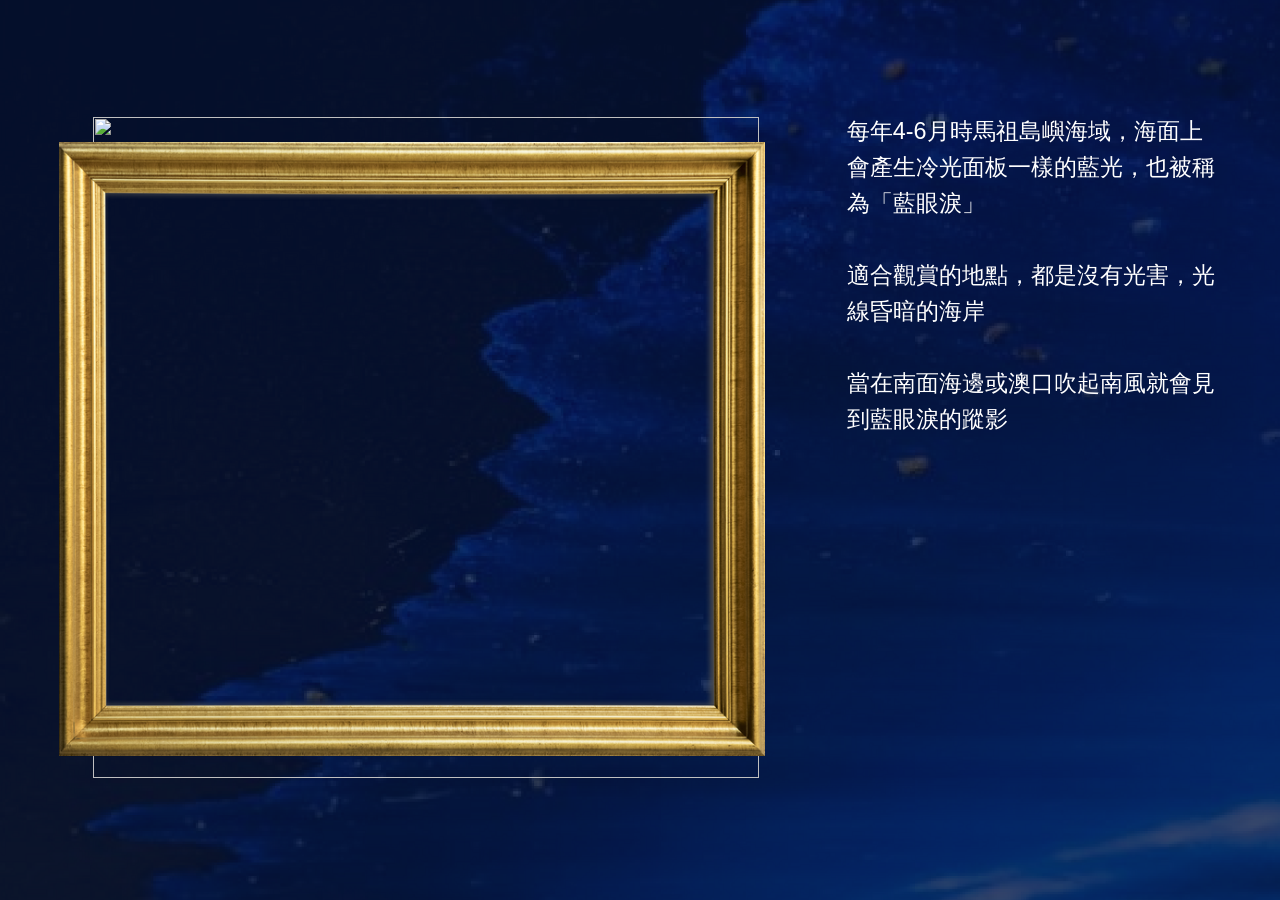
==== templates/index.html @ 480bdb53 "add html template make template and animation" ====
<!DOCTYPE html>
<html>
<head>
  <title>Blue tears</title>
  <link rel="stylesheet" href="../static/style.css">
  <link rel="stylesheet" href="https://cdnjs.cloudflare.com/ajax/libs/animate.css/4.1.1/animate.min.css"/>
  <script src="../static/script.js"></script>
</head>
<body>
    <div class="back">
        <img class="tears" src="../data/dark.jpg">
        <img class="frame" src="../data/frame.png">
        <div class="right_container">
            <p class="description">
                每年4-6月時馬祖島嶼海域，海面上會產生冷光面板一樣的藍光，也被稱為「藍眼淚」<br>
                <br>
                適合觀賞的地點，都是沒有光害，光線昏暗的海岸<br>
                <br>
                當在南面海邊或澳口吹起南風就會見到藍眼淚的蹤影<br>
            </p>
            <div id="hint" class="hint">
                <img class="hint_bulb" src="../data/hint2.png">
                <p class="hint_text">
                    打開手掌可以讓燈塔發光喔！
                </p>
            </div>
        </div>
    </div>
</body>
</html>
---- static/style.css ----
body {
    background-color: #081E57;
}
/* 背景 */
.back {
    position: absolute;
    top: 0;
    bottom: 0;
    left: 0;
    right: 0;
    overflow: hidden;
}
.back::before {
    content: '';
    opacity: 0.5;
    width: 100vw;
    height: 100vh;
    background-size: cover;
    overflow: hidden;
    background-image: url("../data/background.png");
    z-index: -1;
    position: absolute;
    top: 0;
    bottom: 0;
    left: 0;
    right: 0;
}

/* 圖畫 */
.frame {
    width: 55.2vw;
    height: 87vh;
    object-fit: contain;
    position: absolute;
    top: 6.4vh;
    left: 4.6vw;
}

.tears {
    width: 52vw;
    height: 73.4vh;
    object-fit: contain;
    position: absolute;
    top: 13vh;
    left: 7.3vw;
}

/* 文字說明 */
.right_container {
    width: 29vw;
    height: 80vh;
    /* border: solid 4px #333; 查看邊界 */ 
    position: absolute;
    top: 10vh;
    left: 66.15vw;
}

.description {
    width: 29vw;
    font-family: Microsoft JhengHei,sans-serif;
    font-size: 2.6vh; 
    /* 28px */
    line-height: 4vh;
    color: white;
}

/* 提示框 */
.hint {
    border: 2px solid #FCC419;
    /* height: 56px; */
    /* padding: 0.01vh; */
    border-radius: 20px;
    position: relative;
    top: 4.63vh;
    display: flex;
    justify-content: flex-start;
    align-items: center;
    /* animate */
    visibility: hidden;
    /* animation: fadeInRight;
    animation-delay: 1s;
    animation-duration: 2s; */
}

.hint_bulb {
    /* width: 50px; */
    height: 4.6vh;
    object-fit: contain;
    position: relative;
    left: 1.05vw;

}

.hint_text {
    font-family: Microsoft JhengHei,sans-serif;
    font-size: 2.22vh; 
    /* 24px */
    color: white;
    position: relative;
    left: 2.2vw;
}
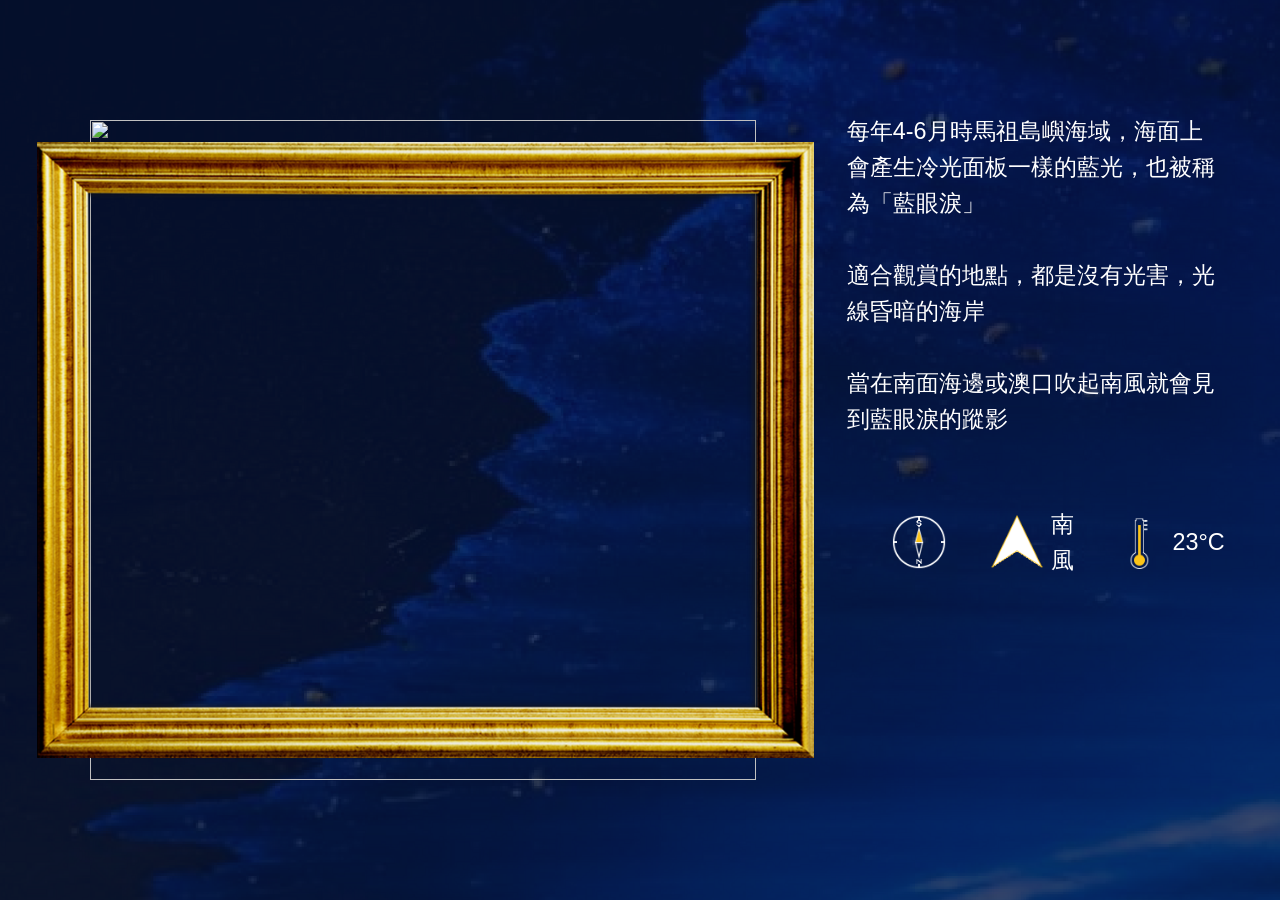
==== commit 890c84a0: "add icons and animation" ====
--- a/templates/index.html
+++ b/templates/index.html
@@ -8,8 +8,9 @@
 </head>
 <body>
     <div class="back">
-        <img class="tears" src="../data/dark.jpg">
-        <img class="frame" src="../data/frame.png">
+        <!--<img class="tears" src="../static/images/dark.jpg">-->
+        <img class="tears" id="bg" src="{{ url_for('video_feed') }}">
+        <img class="frame" src="../static/images/frame.png">
         <div class="right_container">
             <p class="description">
                 每年4-6月時馬祖島嶼海域，海面上會產生冷光面板一樣的藍光，也被稱為「藍眼淚」<br>
@@ -18,8 +19,15 @@
                 <br>
                 當在南面海邊或澳口吹起南風就會見到藍眼淚的蹤影<br>
             </p>
+            <div id="reaction" class="reaction">
+                <img id="icon_compass" class="icons" src="../static/images/compass.png">
+                <img id="icon_anemoscope" class="icons" src="../static/images/anemoscope.png" onclick="change_wind('東南風')">
+                <p id="wind_direction" class="icons_text"> 南風 </p>
+                <img id="icon_thermometer" class="icons" src="../static/images/thermometer.png" onclick="change_temperature('20')">
+                <p id="temperature" class="icons_text"> 23&deg;C </p>
+            </div>
             <div id="hint" class="hint">
-                <img class="hint_bulb" src="../data/hint2.png">
+                <img class="hint_bulb" src="../static/images/hint2.png">
                 <p class="hint_text">
                     打開手掌可以讓燈塔發光喔！
                 </p>
--- a/static/style.css
+++ b/static/style.css
@@ -17,7 +17,7 @@
     height: 100vh;
     background-size: cover;
     overflow: hidden;
-    background-image: url("../data/background.png");
+    background-image: url("../static/images/background.png");
     z-index: -1;
     position: absolute;
     top: 0;
@@ -28,12 +28,12 @@
 
 /* 圖畫 */
 .frame {
-    width: 55.2vw;
-    height: 87vh;
+    width: 60.725vw;
+    height: 85.18vh;
     object-fit: contain;
     position: absolute;
-    top: 6.4vh;
-    left: 4.6vw;
+    top: 7.4vh;
+    left: 2.86vw;
 }
 
 .tears {
@@ -41,8 +41,8 @@
     height: 73.4vh;
     object-fit: contain;
     position: absolute;
-    top: 13vh;
-    left: 7.3vw;
+    top: 13.3vh;
+    left: 7.03vw;
 }
 
 /* 文字說明 */
@@ -70,8 +70,8 @@
     /* height: 56px; */
     /* padding: 0.01vh; */
     border-radius: 20px;
-    position: relative;
-    top: 4.63vh;
+    /* position: relative; */
+    margin-top: 5vh;
     display: flex;
     justify-content: flex-start;
     align-items: center;
@@ -99,3 +99,29 @@
     position: relative;
     left: 2.2vw;
 }
+
+/* icons互動 */
+.reaction {
+    display: flex;
+    justify-content: flex-start;
+    align-items: center;
+    margin-top: 5vh;
+}
+
+.icons {
+    width: 6vh;
+    object-fit: contain;
+    margin-left: 3.5vw;
+}
+
+.icons_text {
+    font-family: Microsoft JhengHei,sans-serif;
+    font-size: 2.6vh; 
+    /* 28px */
+    line-height: 4vh;
+    color: white;
+    display: inline-block;
+
+    position: relative;
+    left: 0.5vw;
+}
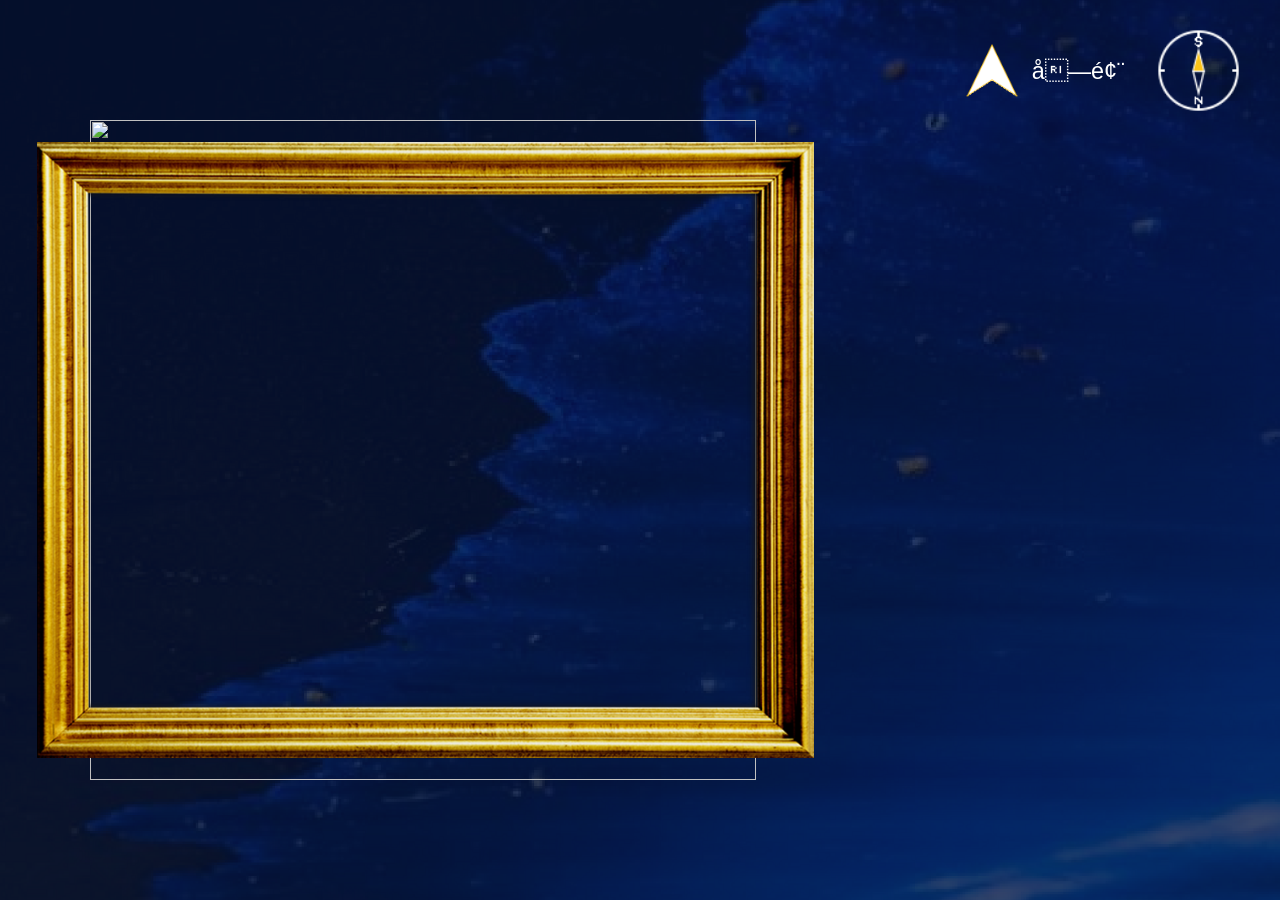
==== commit 4eb953e0: "UI flow" ====
--- a/templates/index.html
+++ b/templates/index.html
@@ -4,33 +4,29 @@
   <title>Blue tears</title>
   <link rel="stylesheet" href="../static/style.css">
   <link rel="stylesheet" href="https://cdnjs.cloudflare.com/ajax/libs/animate.css/4.1.1/animate.min.css"/>
+  <script src="https://code.jquery.com/jquery-3.6.1.min.js" integrity="sha256-o88AwQnZB+VDvE9tvIXrMQaPlFFSUTR+nldQm1LuPXQ=" crossorigin="anonymous"></script>
   <script src="../static/script.js"></script>
 </head>
 <body>
     <div class="back">
-        <!--<img class="tears" src="../static/images/dark.jpg">-->
+        <img class="tears" src="../static/images/dark.jpg">
         <img class="tears" id="bg" src="{{ url_for('video_feed') }}">
+        <img class="tears" id="bg">
         <img class="frame" src="../static/images/frame.png">
         <div class="right_container">
-            <p class="description">
-                每年4-6月時馬祖島嶼海域，海面上會產生冷光面板一樣的藍光，也被稱為「藍眼淚」<br>
-                <br>
-                適合觀賞的地點，都是沒有光害，光線昏暗的海岸<br>
-                <br>
-                當在南面海邊或澳口吹起南風就會見到藍眼淚的蹤影<br>
+            <div id="reaction" class="reaction">
+                <img id="icon_anemoscope" src="../static/images/anemoscope.png" onclick="change_wind('東南風')">
+                <p id="wind_direction" class="icons_text"> 南風 </p>
+                <img id="icon_compass" src="../static/images/compass.png">
+            </div>
+            <p id="description">
             </p>
-            <div id="reaction" class="reaction">
-                <img id="icon_compass" class="icons" src="../static/images/compass.png">
-                <img id="icon_anemoscope" class="icons" src="../static/images/anemoscope.png" onclick="change_wind('東南風')">
-                <p id="wind_direction" class="icons_text"> 南風 </p>
-                <img id="icon_thermometer" class="icons" src="../static/images/thermometer.png" onclick="change_temperature('20')">
-                <p id="temperature" class="icons_text"> 23&deg;C </p>
-            </div>
+            <img id="gesture">
+            </img>
             <div id="hint" class="hint">
-                <img class="hint_bulb" src="../static/images/hint2.png">
-                <p class="hint_text">
-                    打開手掌可以讓燈塔發光喔！
-                </p>
+                <img id="hint_bulb" src="../static/images/hint2.png">
+                <p id="hint_text">
+                </p>               
             </div>
         </div>
     </div>
--- a/static/style.css
+++ b/static/style.css
@@ -47,31 +47,41 @@
 
 /* 文字說明 */
 .right_container {
-    width: 29vw;
-    height: 80vh;
-    /* border: solid 4px #333; 查看邊界 */ 
+    width: 30.7vw;
+    height: 90vh;
+    /* border: solid 4px #333; */
     position: absolute;
-    top: 10vh;
+    top: 3.24vh;
     left: 66.15vw;
 }
 
-.description {
+#description {
     width: 29vw;
     font-family: Microsoft JhengHei,sans-serif;
     font-size: 2.6vh; 
     /* 28px */
     line-height: 4vh;
     color: white;
+    margin-top: 7.87vh;
+    visibility: hidden;
+}
+
+/* 手勢gif */
+#gesture {
+    height: 16.6vh;
+    object-fit: contain;
+    margin-top: 7.4vh;
+    display: block;
+    margin-left: auto;
+    margin-right: auto;
+    visibility: hidden;    
 }
 
 /* 提示框 */
 .hint {
     border: 2px solid #FCC419;
-    /* height: 56px; */
-    /* padding: 0.01vh; */
     border-radius: 20px;
-    /* position: relative; */
-    margin-top: 5vh;
+    margin-top: 7.4vh;
     display: flex;
     justify-content: flex-start;
     align-items: center;
@@ -81,9 +91,7 @@
     animation-delay: 1s;
     animation-duration: 2s; */
 }
-
-.hint_bulb {
-    /* width: 50px; */
+#hint_bulb {
     height: 4.6vh;
     object-fit: contain;
     position: relative;
@@ -91,7 +99,7 @@
 
 }
 
-.hint_text {
+#hint_text {
     font-family: Microsoft JhengHei,sans-serif;
     font-size: 2.22vh; 
     /* 24px */
@@ -103,13 +111,19 @@
 /* icons互動 */
 .reaction {
     display: flex;
-    justify-content: flex-start;
+    justify-content: flex-end;
     align-items: center;
-    margin-top: 5vh;
+    
 }
 
-.icons {
+#icon_anemoscope {
     width: 6vh;
+    object-fit: contain;
+    margin-left: 3.5vw;
+}
+
+#icon_compass {
+    width: 9.2vh;
     object-fit: contain;
     margin-left: 3.5vw;
 }
@@ -123,5 +137,5 @@
     display: inline-block;
 
     position: relative;
-    left: 0.5vw;
+    left: 1vw;
 }
